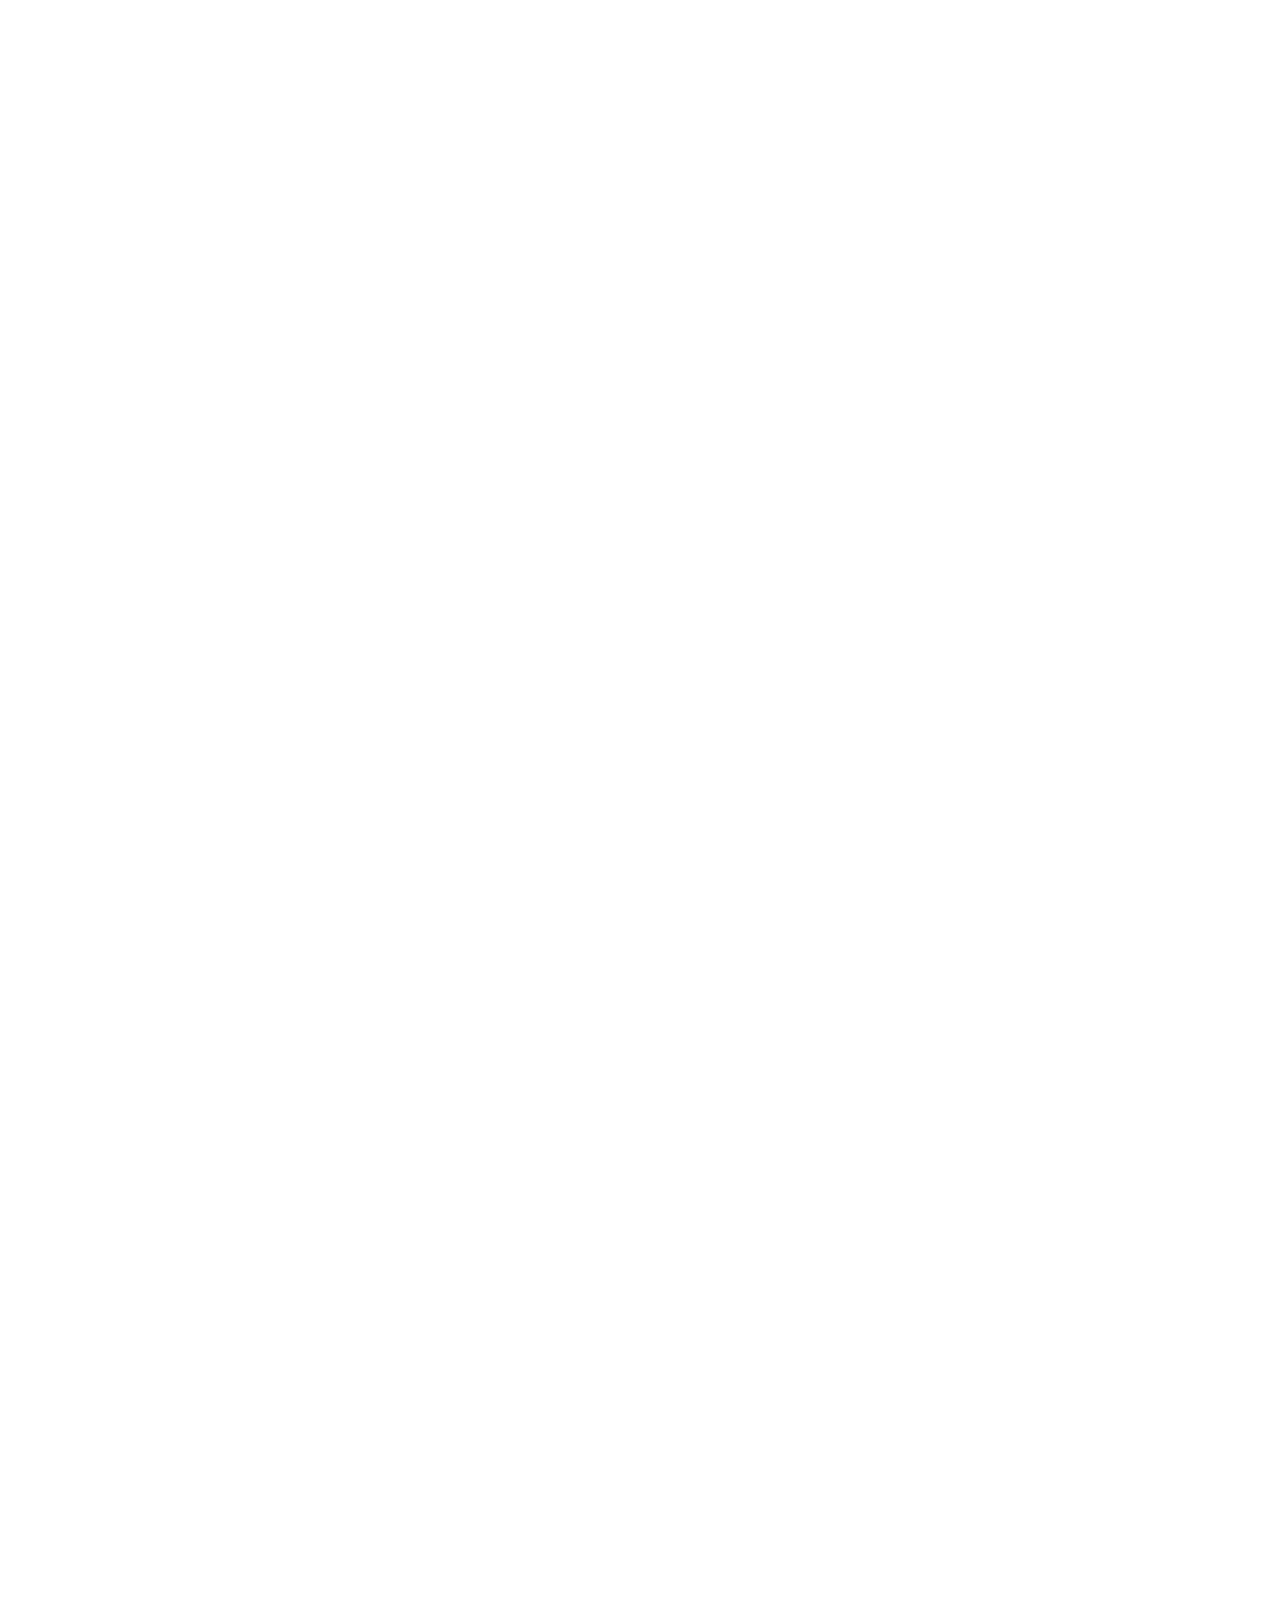
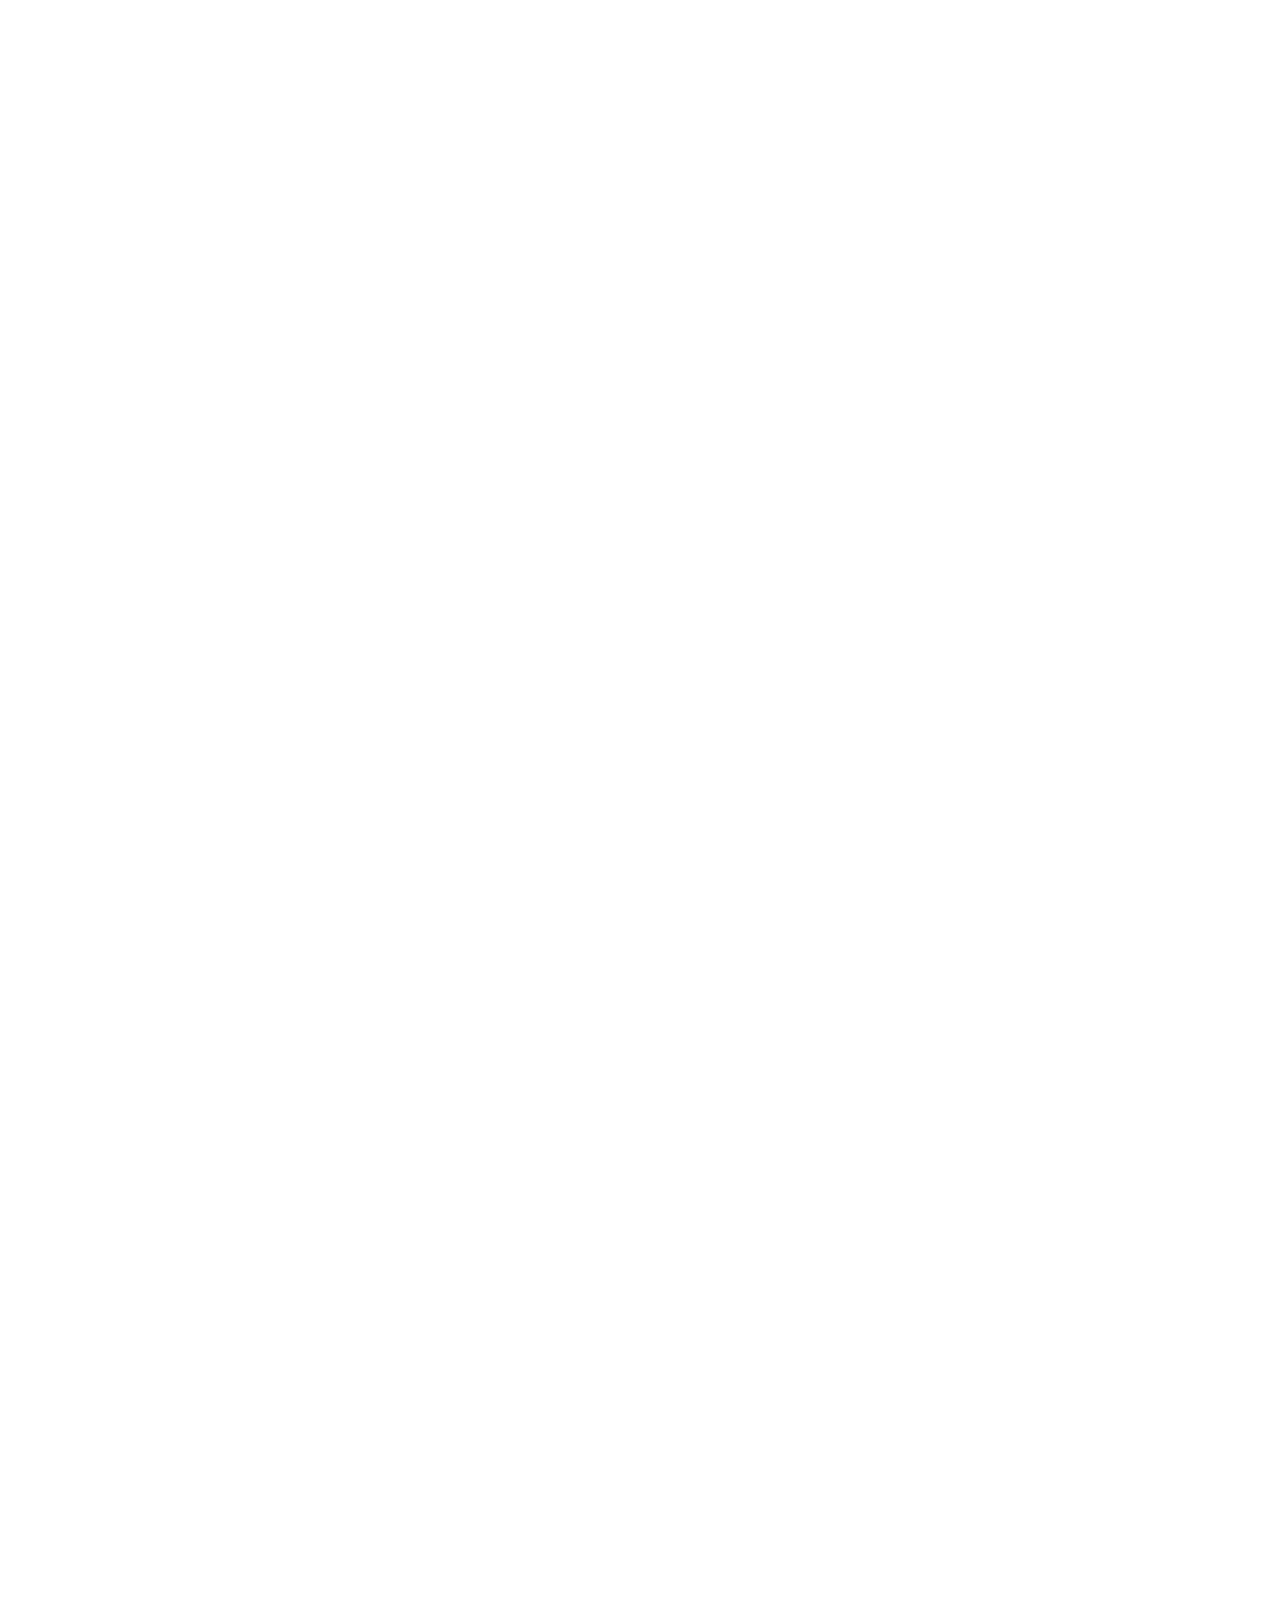
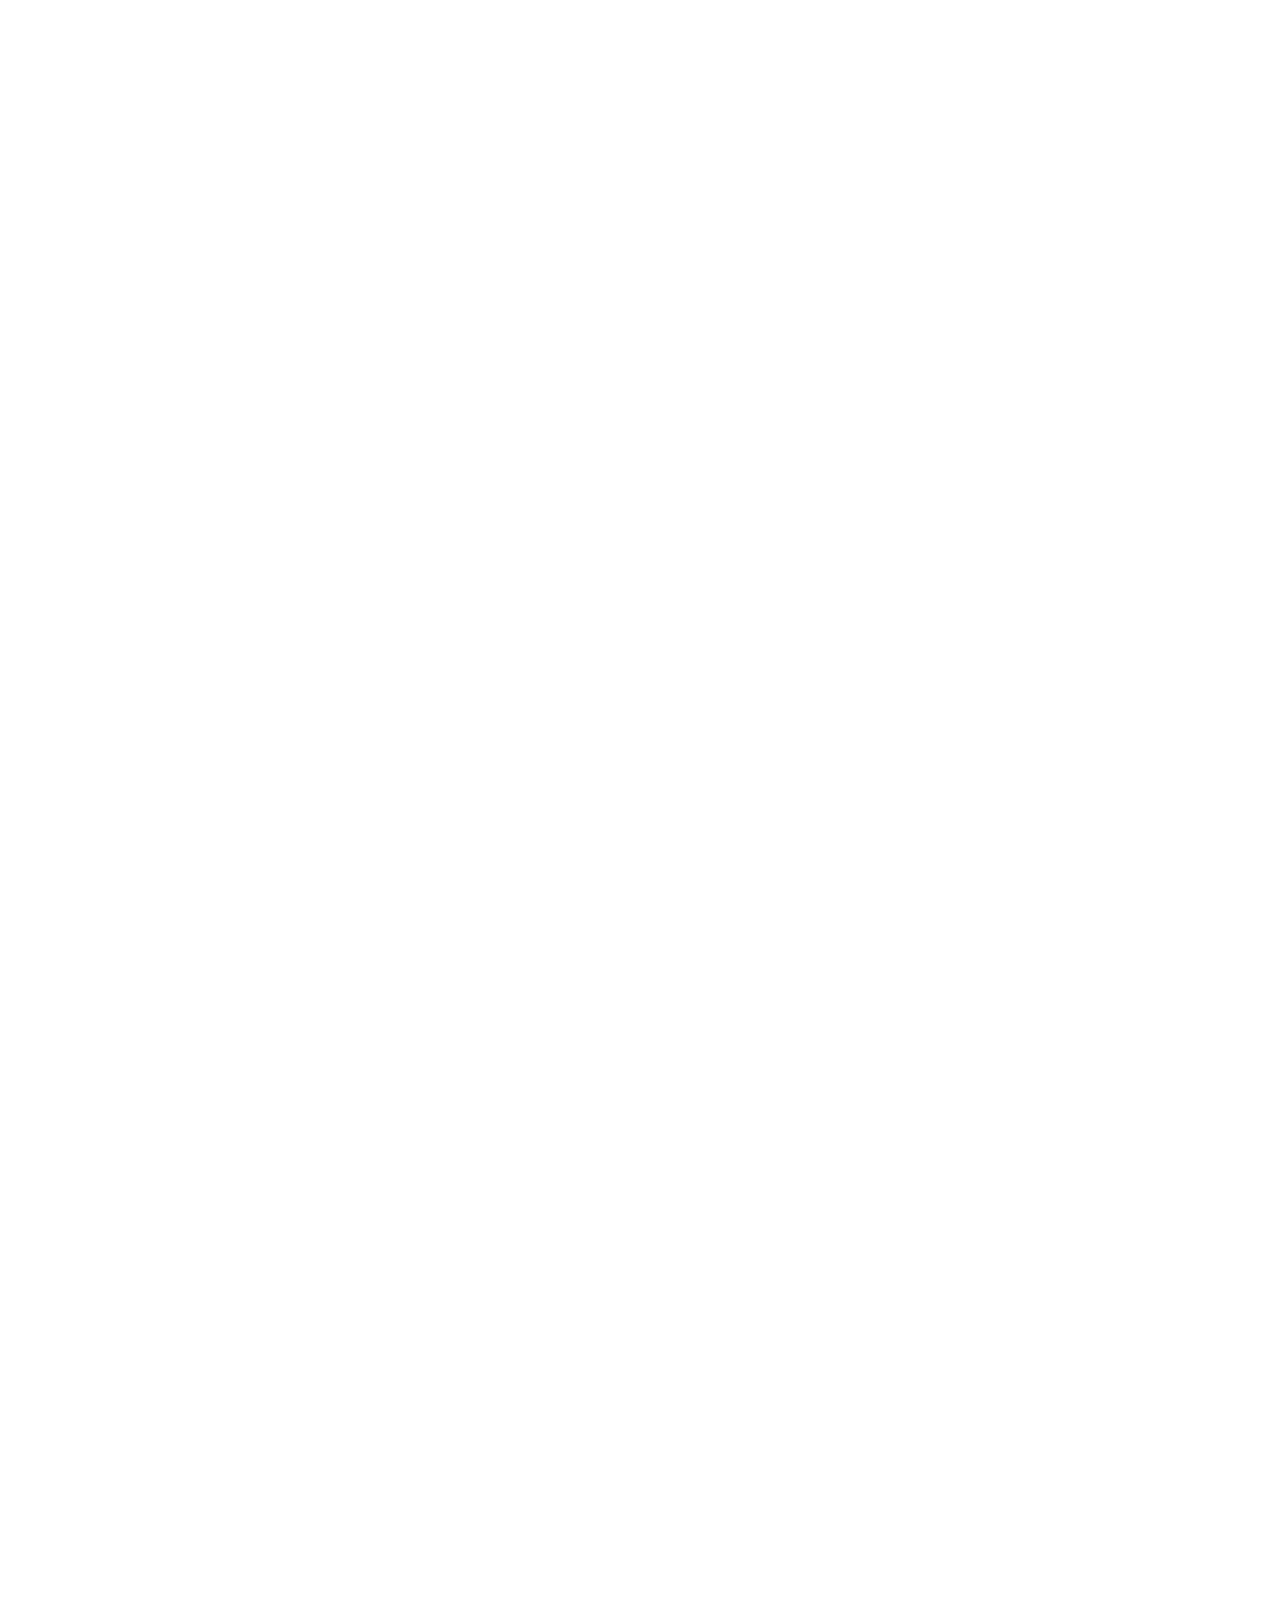
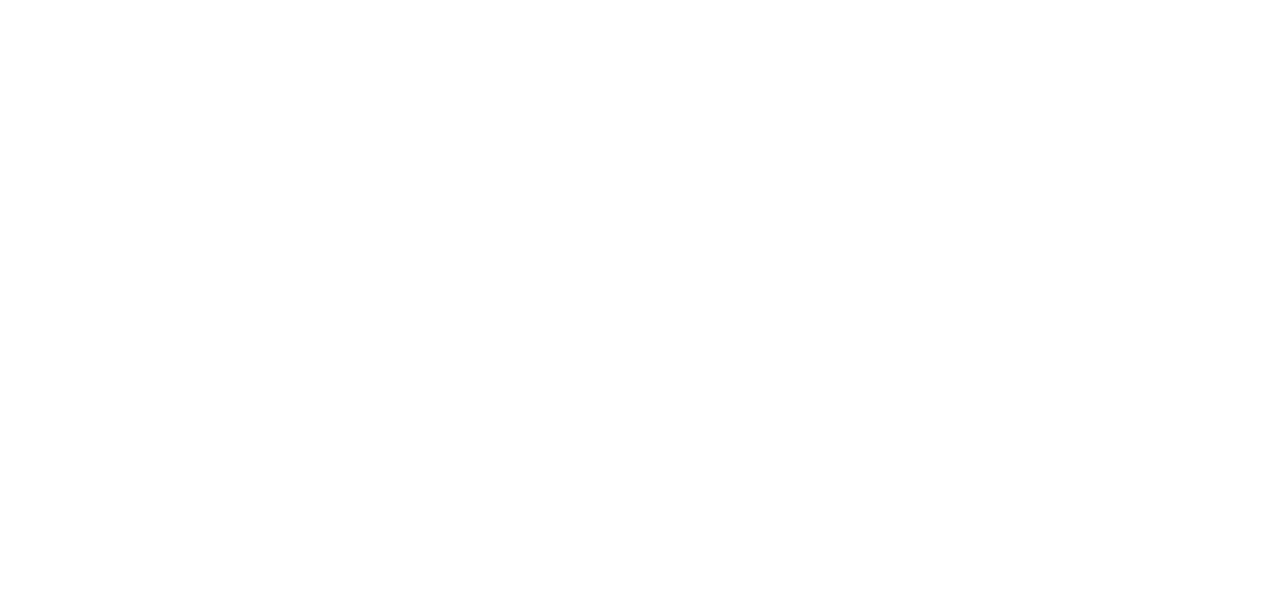
==== index.html @ e5c55ca5 "First upload" ====
<!DOCTYPE html>
<html lang="en">
<head>
    <meta charset="UTF-8">
    <meta name="viewport" content="width=device-width, initial-scale=1.0">
    <meta http-equiv="X-UA-Compatible" content="ie=edge">
    <link rel="stylesheet" href="style.css">
    <title>Document</title>
</head>
<body>
    <div class="wraper">
        <div class="sections" id="section1">
        </div>
        <div class="sections" id="section2">
            <div class="item1">a</div>
            <div class="item2">b</div>
            <div class="item3">b2</div>
        </div>
        <div class="sections" id="section3">
            <div class="item1">c</div>
            <div class="item2">d</div>
            <div class="item3">e</div>
        </div>
        <div class="deep" id="section4">
        </div>        
        <div class="sections" id="section5">
            <div class="item1">i</div>
            <div class="item1">i2</div>
            <div class="item1">i3</div>
        </div>        
        <div class="sections" id="section6">
            <div class="item1">j</div>
            <div class="item2">k</div>
            <div class="item3">l</div>
        </div>
    </div>
    <script src="app.js"></script>
</body>
</html>
---- style.css ----
*{
    margin: 0;
    overflow-x: hidden;
}
html {
    scroll-behavior: smooth;
}
body {

}  
.wraper {
    width: 100vw;
    height: 600vh;
    overflow-x: hidden;


}
.sections {
    transform: translateZ(-1px) scale(2);
}
.deep {
    transform: translateZ(-2px) scale(3);
    background: url(portugal_location_map.svg);
    background-repeat: no-repeat;
    background-size:  auto;
}
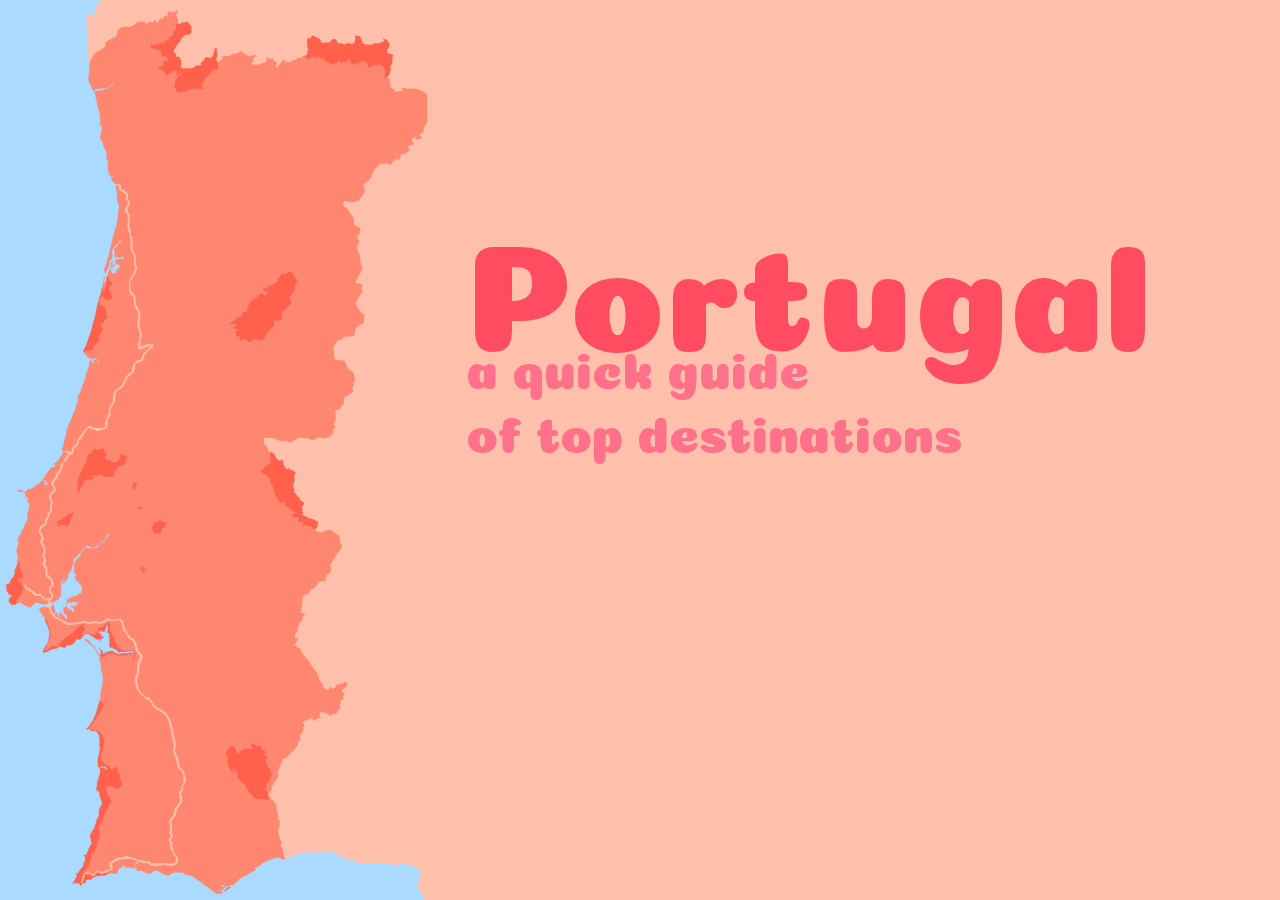
==== commit bf248395: "slight layout change" ====
--- a/index.html
+++ b/index.html
@@ -4,36 +4,141 @@
     <meta charset="UTF-8">
     <meta name="viewport" content="width=device-width, initial-scale=1.0">
     <meta http-equiv="X-UA-Compatible" content="ie=edge">
-    <link rel="stylesheet" href="style.css">
-    <title>Document</title>
+    <link href="https://fonts.googleapis.com/css?family=Coiny|Laila" rel="stylesheet">
+    <link rel="stylesheet" href="paralax.css">
+    <link rel="stylesheet" href="effects.css">
+    <title>Portuagl 14-day trip</title>
 </head>
 <body>
-    <div class="wraper">
-        <div class="sections" id="section1">
+    
+    <div class="parallax">
+        <div id="title" class="">Portugal<p>a quick guide <br>of top destinations</p></div>
+        <div id="track"></div>
+        <div id="group2" class="parallax__group">
+          <div class="parallax__layer parallax__layer--base hide">
+            <div class="title">Base Layer1</div>
+          </div>
+          <div class="parallax__layer parallax__layer--back hide">
+            <div class="title">Background Layer2</div>
+          </div>
         </div>
-        <div class="sections" id="section2">
-            <div class="item1">a</div>
-            <div class="item2">b</div>
-            <div class="item3">b2</div>
+        <div id="group3" class="parallax__group">
+          <div class="parallax__layer parallax__layer--fore hide">
+
+            <div class="title">Foreground Layer3</div>
+          </div>
+          <div class="parallax__layer parallax__layer--base hide">
+
+            <div class="title">Base Layer4</div>
+          </div>
+          <div id="trg4" class="trigger visible"></div>
         </div>
-        <div class="sections" id="section3">
-            <div class="item1">c</div>
-            <div class="item2">d</div>
-            <div class="item3">e</div>
+        <div id="group4" class="parallax__group">
+            
+          <div class="parallax__layer parallax__layer--base hide">
+
+            <div class="title">Base Layer5</div>
+          </div>
+          <div class="parallax__layer parallax__layer--back hide">
+
+            <div class="title">Background Layer6
+
+              <div id="trg2" class="trigger"></div></div>
+          </div>
+          <div id="deep" class="parallax__layer deep_bcg">
+            <div  class="title "></div>
+            <div id="trg1" class="trigger"></div>
+            <div id="porto" class="pins"></div>
+            <div class="pins coimbra"></div>
+            <div class="pins nazare"></div>
+            <div class="pins lisbon"></div>
+            <div class="pins sintra"></div>
+            <div class="pins lagos"></div>
+            <div class="pins sagres"></div>
+            <div id="plane" class=""></div>
+            <div class="cityInfo cityPorto ">
+              <h1>Porto</h1>
+              Porto (Portuguese pronunciation: [ˈpoɾtu]) is the second-largest city in Portugal after Lisbon and one of the major urban areas of the Iberian Peninsula. The city proper has a population of 237,591 and the metropolitan area of Porto, which extends beyond the administrative limits of the city, has a population of 1.9 million (2011) in an area of 2,395 km2 (925 sq mi), making it the second-largest urban area in Portugal. It is recognized as a gamma-level global city by the Globalization and World Cities (GaWC) Study Group, the only Portuguese city besides Lisbon to be recognised as a global city.
+
+Located along the Douro River estuary in northern Portugal, Porto is one of the oldest European centres, and its historical core was proclaimed a World Heritage Site by UNESCO in 1996. The western part of its urban area extends to the coastline of the Atlantic Ocean. Its settlement dates back many centuries, when it was an outpost of the Roman Empire. Its combined Celtic-Latin name, Portus Cale, has been referred to as the origin of the name "Portugal", based on transliteration and oral evolution from Latin. In Portuguese, the name of the city is spelled with a definite article o Porto; consequently, its English name evolved from a misinterpretation of the oral pronunciation and referred to as Oporto in modern literature and by many speakers.
+
+Port wine, one of Portugal's most famous exports, is named after Porto, since the metropolitan area, and in particular the cellars of Vila Nova de Gaia, were responsible for the packaging, transport, and export of fortified wine. In 2014 and 2017, Porto was elected The Best European Destination by the Best European Destinations Agency. Porto is on the Portuguese Way path of the Camino de Santiago.
+            </div>
+            <div class="cityInfo cityCoimbra"><h1>Coimbra</h1>
+              Coimbra (Portuguese pronunciation: [kuˈĩbɾɐ, ˈkwĩbɾɐ]) is a city and a municipality in Portugal. The population at the 2011 census was 143,397,[2] in an area of 319.40 square kilometres (123.3 sq mi). The fourth-largest urban centre in Portugal (after Lisbon, Porto and Braga), it is the largest city of the district of Coimbra and the Centro Region. About 460,000 people live in the Região de Coimbra, comprising 19 municipalities and extending into an area 4,336 square kilometres (1,674 sq mi).
+
+              Among the many archaeological structures dating back to the Roman era, when Coimbra was the settlement of Aeminium, are its well-preserved aqueduct and cryptoporticus. Similarly, buildings from the period when Coimbra was the capital of Portugal (from 1131 to 1255) still remain. During the late Middle Ages, with its decline as the political centre of the Kingdom of Portugal, Coimbra began to evolve into a major cultural centre. This was in large part helped by the establishment of the University of Coimbra in 1290, the oldest academic institution in the Portuguese-speaking world. Apart from attracting many European and international students, the university is visited by many tourists for its monuments and history. Its historical buildings were classified as a World Heritage site by UNESCO in 2013: "Coimbra offers an outstanding example of an integrated university city with a specific urban typology as well as its own ceremonial and cultural traditions that have been kept alive through the ages."
+            </div>
+            <div class="cityInfo cityNazare"><h1>Nazare</h1>
+              Nazaré is a popular surfing destination because of its very high breaking waves that form due to the presence of the underwater Nazaré Canyon. As the canyon creates constructive interference between the incoming swell waves, it makes their heights much larger on this stretch of coast.
+
+              Due to the height of the waves, numerous surfing records have been set at Nazaré. In November 2011, surfer Garrett McNamara, who resided in Hawaii at that time, surfed a then record-breaking giant wave: 23.8 m (78 ft) from trough to crest, at Praia do Norte, Nazaré. On November 8, 2017, Brazilian surfer Rodrigo Koxa broke the previous record by surfing a big wave of 24.4 m (80 ft); for this feat he won the Quiksilver XXL Biggest Wave prize and entered the Guinness World Record for the biggest wave ever surfed. Social media wrongly attributed a footage of German surfer Sebastian Steudtne surfing another big wave also in Nazaré to Koxa; both have made public statements in attempts to correct the original misinformation. In the meantime, Portuguese surfer Hugo Vau surfed a potentially 35 m (115 ft) high wave, known as "the big mama", on 19 January 2018. This achievement yet to be validated.
+              
+              The waves at this point can also be dangerous to those ashore. In August 2012, a rogue wave killed a 5 year old British girl and her grandfather walking along Salgado Beach.
+              
+              Popular viewing points for surfing competitions have witnessed a great spike in visitors, such as the lighthouse, which increased from 80,000 visitors in 2015 to 174,000 in 2017. 
+            </div>
+            <div class="cityInfo cityLisbon"><h1>Lisbon</h1>
+              Lisbon is recognised as an alpha-level global city by the Globalization and World Cities (GaWC) Study Group because of its importance in finance, commerce, media, entertainment, arts, international trade, education and tourism. Lisbon is the only Portuguese city besides Porto to be recognised as a global city. It is one of the major economic centres on the continent, with a growing financial sector and one of the largest container ports on Europe's Atlantic coast. Additionally, Humberto Delgado Airport served 26.7 million passengers in 2017, being the busiest airport in Portugal, the 3rd busiest in the Iberian Peninsula and the 20th busiest in Europe, and the motorway network and the high-speed rail system of Alfa Pendular links the main cities of Portugal (such as Braga, Porto and Coimbra) to Lisbon. The city is the 9th-most-visited city in Southern Europe, after Rome, Istanbul, Barcelona, Milan, Venice, Madrid, Florence and Athens, with 3,320,300 tourists in 2017. The Lisbon region contributes with a higher GDP PPP per capita than any other region in Portugal. Its GDP amounts to 96.3 billion USD and thus $32,434 per capita. The city occupies the 40th place of highest gross earnings in the world. Most of the headquarters of multinational corporations in Portugal are located in the Lisbon area. It is also the political centre of the country, as its seat of Government and residence of the Head of State.
+
+              Lisbon is one of the oldest cities in the world, and one of the oldest in Western Europe, predating other modern European capitals such as London, Paris, and Rome by centuries. Julius Caesar made it a municipium called Felicitas Julia, adding to the name Olissipo. Ruled by a series of Germanic tribes from the 5th century, it was captured by the Moors in the 8th century. In 1147, the Crusaders under Afonso Henriques reconquered the city and since then it has been a major political, economic and cultural centre of Portugal. Unlike most capital cities, Lisbon's status as the capital of Portugal has never been granted or confirmed officially – by statute or in written form. Its position as the capital has formed through constitutional convention, making its position as de facto capital a part of the Constitution of Portugal.
+            </div>
+            <div class="cityInfo citySintra"><h1>Sintra</h1>
+              The historic center of the Vila de Sintra is famous for its 19th-century Romanticist architecture, historic estates & villas, gardens, and numerous royal palaces & castles, which resulted in the classification of the town and its historic passage as a UNESCO World Heritage Site. Sintra is similarly known for its numerous gardens and nature parks, including the Sintra-Cascais Nature Park and the Sintra Mountains. Sintra's most iconic landmarks include the mediaeval Castle of the Moors, the romanticist Pena National Palace and the Portuguese Renaissance Sintra National Palace.
+
+              Sintra is consistently ranked as one of the wealthiest and most expensive municipalities in both Portugal and the Iberian Peninsula as a whole. Sintra is one of Portugal's most expensive and sought after real estate markets, famed for its numerous historic villas and luxury estates, and is home to one of the largest foreign expat communities along the Portuguese Riviera. Sintra is similarly known for its high standards of living, consistently ranking as one of the best places to live in Portugal.
+            </div>
+            <div class="cityInfo cityLagos"><h1>Lagos</h1>
+              Lagos is one of the most visited cities in the Algarve and Portugal, due to its variety of tourist-friendly beaches, rock formations (Ponta da Piedade), bars, restaurants and hotels, renowned for its vibrant summer nightlife and parties.[citation needed] Yet, Lagos is also a historic centre of the Portuguese Age of Discovery, frequent home of Henry the Navigator, historical shipyard and, at one time, centre of the European slave trade. In 2012, travel website TripAdvisor, classified Lagos as the number 1 travel destination, on a list of "15 destinations on the rise" worldwide.
+              <h1>Sagres</h1> Sagres Point (Ponta de Sagres, Portuguese pronunciation: [ˈsaɣɾɨʃ], from the Latin Promontorium Sacrum ‘Holy Promontory’) is a windswept shelf-like promontory located in the southwest Algarve region of southern Portugal. Only 4 km to the west and 3 km to the north lies Cape St. Vincent (Cabo de São Vicente), which is usually taken as the southwesternmost tip of Europe. The vicinity of Sagres Point and Cape St. Vincent has been used for religious purposes since Neolithic times, to which standing menhirs near Vila do Bispo, a few miles from both points, attest.
+            </div>
+          </div>
         </div>
-        <div class="deep" id="section4">
-        </div>        
-        <div class="sections" id="section5">
-            <div class="item1">i</div>
-            <div class="item1">i2</div>
-            <div class="item1">i3</div>
-        </div>        
-        <div class="sections" id="section6">
-            <div class="item1">j</div>
-            <div class="item2">k</div>
-            <div class="item3">l</div>
+        <div id="group5" class="parallax__group hide">
+          <div class="parallax__layer parallax__layer--fore hide">
+            <div class="title">Foreground Layer7</div>
+          </div>
+          <div class="parallax__layer parallax__layer--base hide">
+
+              <div id="trg5" class="trigger"></div>
+            <div class="title">Base Layer8</div>
+          </div>
         </div>
-    </div>
-    <script src="app.js"></script>
+        <div id="group6" class="parallax__group ">
+
+          <div class="parallax__layer parallax__layer--back hide">
+
+            <div class="title">Background Layer9</div>
+          </div>
+          <div class="parallax__layer parallax__layer--base hide">
+              
+
+
+              <div id="trg6" class="trigger"></div>
+            <div class="title">Base Layer10</div>
+          </div>
+        </div>
+        <div id="group7" class="parallax__group hide">
+          <div class="parallax__layer parallax__layer--base hide">
+
+            <div class="title">Base Layer11</div>
+          </div>
+        </div>
+        <div id="group1" class="parallax__group hide">
+            <div class="parallax__layer parallax__layer--base hide">
+              <div class="title">Base Layer12</div>
+
+            </div>
+            <div class="parallax__layer parallax__layer--back hide">
+
+              <div class="title">Background Layer13</div>
+
+            </div>
+            <div id="trg7" class="trigger"></div></div>
+          </div>
+
+      </div>
+      <script src="paralax.js"></script>
+
 </body>
 </html>--- a/paralax.css
+++ b/paralax.css
@@ -0,0 +1,350 @@
+body {
+    margin: 0;
+    background-color: #ffc0ab;
+    font-family: 'Laila', serif;
+
+}
+::-webkit-scrollbar {
+  width: 12px;
+}
+
+::-webkit-scrollbar-track {
+  -webkit-box-shadow: #ffc0ab; 
+  border-radius: 10px;
+}
+
+::-webkit-scrollbar-thumb {
+  border-radius: 10px;
+  -webkit-box-shadow: #ffc0ab;
+  background: #ffc0ab;
+}
+h1 {
+  float: left;
+  font-size: 4rem;
+  margin: 15px 10px 0 0;
+  line-height: 2rem;
+  font-family: 'Coiny', cursive;
+}
+p{
+  text-align: left;
+  line-height: 4rem;
+}
+.trigger {
+  display: block;
+  width: 100px;
+  height: 100px;
+  margin-left: 100px;
+}
+.title {
+  text-align: right;
+}
+#title {
+  position: fixed;
+  top: 20vh;
+  right: 10vw;
+  z-index: 100;
+  text-align: right;
+  font-size: 12vw;
+  color: #ff4c61;
+  line-height: 12rem;
+  font-family: 'Coiny', cursive;
+
+}
+#plane {
+  display: block;
+  position: absolute;
+  z-index: 999;
+  width: 250px;
+  height: 250px;
+  top: -150px; 
+  left: 110vw;
+  text-align: right;
+  font-size: 12vw;
+  color: #ff4c61;
+  background-image: url(paper-plane.svg);
+}
+#bus {
+  display: block;
+  position: absolute;
+  z-index: 999;
+  background-image: url(bus.svg);
+}
+#title>p{
+  font-size: 4vw;
+margin-top: -40px;
+padding-right: 12vw;
+color: #ff708a;
+}
+#track {
+  position: absolute;
+  display: block;
+  top: 0;
+  left: 0;
+  background-color: white;
+  transform: translateZ(-2px) scale(3);
+}
+#group2 {
+  background-color: #ffc0ab;
+}
+#trg4 {
+  background-color: red;
+  position: absolute;
+  bottom: 35vh;
+
+}
+.parallax {
+    perspective: 1px;
+    height: 100vh;
+    overflow-x: hidden;
+    overflow-y: auto;
+  }
+  .parallax__group {
+    position: relative;
+    height: 200vh;
+    transform-style: preserve-3d;  
+  }
+  .parallax__layer {
+    position: absolute;
+    top: 0;
+    right: 0;
+    bottom: 0;
+    left: 0;
+  }
+  .hide {
+    visibility: hidden;
+  }
+  .visible {
+    visibility: visible;
+  }
+  .apend {
+    display: block;
+    position: absolute;
+    width: 40vw;
+    height: 40vh;
+    left: 60vw;
+  }
+  #apend1 {
+    background: url(appendixes/france.png);
+    background-repeat: no-repeat;
+    background-position: center;
+    background-size:  auto 100%;
+  }  
+  #apend2 {
+    background: url(appendixes/tram.png);
+    background-repeat: no-repeat;
+    background-position: center;
+    background-size:  auto 100%;
+  }
+  #apend3 {
+    background: url(appendixes/boat.png);
+    background-repeat: no-repeat;
+    background-position: center;
+    background-size:  auto 100%;
+  }
+  #apend4 {
+    background: url(appendixes/kogut.png);
+    background-repeat: no-repeat;
+    background-position: center;
+    background-size:  auto 100%;
+  }
+  #apend5 {
+    background: url(appendixes/git.png);
+    background-repeat: no-repeat;
+    background-position: center;
+    background-size:  auto 100%;
+  }
+  #apend6 {
+    background: url(appendixes/port.png);
+    background-repeat: no-repeat;
+    background-position: center;
+    background-size:  auto 100%;
+  }
+  #apend7 {
+    background: url(appendixes/pastel.png);
+    background-repeat: no-repeat;
+    background-position: center;
+    background-size:  auto 100%;
+  }
+  #apend8 {
+    background: url(appendixes/bika.png);
+    background-repeat: no-repeat;
+    background-position: center;
+    background-size:  auto 100%;
+  }
+  #apend9 {
+    background: url(appendixes/surf.png);
+    background-repeat: no-repeat;
+    background-position: center;
+    background-size:  auto 100%;
+  }
+  .left {
+    left: 2vw;
+  }
+  .parallax__layer--base {
+    transform: translateZ(0);
+    color: red;
+  }
+  .parallax__layer--back {
+    transform: translateZ(-1px) scale(2);
+    z-index: -5;
+  }
+  .deep_bcg {
+    transform: translateZ(-2px) scale(3);
+    background: url(1.png);
+    background-repeat: no-repeat;
+    background-size:  auto 100vh;
+    height: 500vh;
+  }
+  .deep_bcg>.pins {
+    position: absolute;
+    z-index: 999;
+    width: 5vh;
+    height: 5vh;
+    background-color: white;
+    border-radius: 50%;
+    border: 7px solid #ff4c61;
+    -webkit-animation-name: letShow; /* Safari 4.0 - 8.0 */
+    -webkit-animation-duration: 1s; /* Safari 4.0 - 8.0 */
+    animation-name: letShow;
+    animation-timing-function: ease-in-out;
+    animation-duration: 1s;
+    animation-fill-mode: forwards;
+    font-family: 'Coiny', cursive;
+  }
+  .pins::after{
+    -webkit-animation-name: letShowText; /* Safari 4.0 - 8.0 */
+    -webkit-animation-duration: 1s; /* Safari 4.0 - 8.0 */
+    animation-name: letShowText;
+    animation-timing-function: ease-in-out;
+    animation-duration: 1s;
+    animation-fill-mode: forwards;
+  }
+  #porto {
+    top: 100vh;
+    left: 65vh;
+    display: block;
+  }
+ .coimbra {
+    top: 189vh;
+    left: 80vh;
+    display: none;
+  }
+  .coimbra:after {
+    font-size: 5vh;
+    content: "Coimbra";
+    position: absolute;
+    left: 6vh;
+    top: 0px;
+    color: white;
+  }
+  .nazare {
+    top: 248vh;
+    left: 34vh;
+    display: none;
+  }
+  .nazare:after {
+    font-size: 5vh;
+    content: "Nazaré";
+    position: absolute;
+    left: 6vh;
+    top: 0px;
+    color: white;
+  }
+    .lisbon {
+    top: 330vh;
+    left: 23vh;
+    display: none;
+  }
+  .lisbon:after {
+    font-size: 5vh;
+    content: "Lisbon";
+    position: absolute;
+    left: 6vh;
+    top: 0px;
+    color: white;
+  }    
+  .sintra {
+    top: 323vh;
+    left: 10vh;
+    display: none;
+  }
+  .sintra:after {
+    font-size: 5vh;
+    content: "Sintra";
+    position: absolute;
+    left: 6vh;
+    top: 0px;
+    color: white;
+  }  
+  .lagos {
+    top: 481vh;
+    left: 59vh;
+    display: none;
+  }
+  .lagos:after {
+    font-size: 5vh;
+    content: "Lagos";
+    position: absolute;
+    left: 6vh;
+    top: 0px;
+    color: white;
+  }  
+  .sagres {
+    top: 486vh;
+    left: 43vh;
+    display: none;
+  }
+  .sagres:after {
+    font-size: 5vh;
+    content: "Sagres";
+    position: absolute;
+    left: 6vh;
+    top: 0px;
+    color: white;
+  }
+  #porto::after {
+    font-size: 5vh;
+    content: "Porto";
+    position: absolute;
+    left: 6vh;
+    top: 0px;
+    color: white;
+  }
+  .cityInfo {
+    display: block;
+    width: 30vw;
+    height: 40vh;
+    left: 150vw;
+    background-color: white;
+    border: 6px solid #ffc0ab;
+    position: absolute;
+    border-radius: 15px;
+    padding: 30px 5px 10px 10px;
+    line-height: 1.4rem;
+    overflow-y: scroll;
+    z-index: 9999;
+    color: #ff9538;
+  }
+  .cityPorto {
+    top: 112vh;
+  }
+  .cityCoimbra {
+    top: 178vh;
+  }
+  .cityNazare {
+    top: 233vh;
+  }
+  .cityLisbon {
+    top: 337vh;
+    height: 70vh;
+  }
+  .citySintra {
+    top: 278vh;
+  }
+  .cityLagos {
+    top: 435vh;
+  }
+  .show {
+    display: block;
+
+  }
--- a/effects.css
+++ b/effects.css
@@ -0,0 +1,145 @@
+*{
+    margin: 0;
+}
+.orange {
+    -webkit-animation-name: orange; /* Safari 4.0 - 8.0 */
+    -webkit-animation-duration: 1s; /* Safari 4.0 - 8.0 */
+    animation-name: orange;
+    animation-duration: 1s;
+    animation-fill-mode: forwards;
+}
+.orange_bye {
+    -webkit-animation-name: orange_bye; /* Safari 4.0 - 8.0 */
+    -webkit-animation-duration: 1s; /* Safari 4.0 - 8.0 */
+    animation-name: orange_bye;
+    animation-duration: 1s;
+    animation-fill-mode: forwards;
+}
+.bcgBig {
+    -webkit-animation-name: bcg_big; /* Safari 4.0 - 8.0 */
+    -webkit-animation-duration: 1s; /* Safari 4.0 - 8.0 */
+    animation-name: bcg_big;
+    animation-duration: 1s;
+    animation-fill-mode: forwards;
+}
+.bcgSmall {
+    -webkit-animation-name: bcg_small; /* Safari 4.0 - 8.0 */
+    -webkit-animation-duration: 1s; /* Safari 4.0 - 8.0 */
+    animation-name: bcg_small;
+    animation-duration: 1s;
+    animation-fill-mode: forwards;
+}
+@keyframes orange {
+    from {right: -320px;}
+    to {right: 320px;}
+}
+@keyframes orange_bye {
+    from {right: 320px;}
+    to {right: -320px;}
+}
+
+@keyframes bcg_big {
+    from {background-size: auto 100vh;}
+    to {background-size: auto 500vh;}
+}
+@keyframes bcg_small {
+    from {background-size: auto 500vh;}
+    to {background-size: auto 100vh;}
+}
+.planeIn{
+    -webkit-animation-name: plane_in; /* Safari 4.0 - 8.0 */
+    -webkit-animation-duration: 2s; /* Safari 4.0 - 8.0 */
+    animation-name: plane_in;
+    animation-timing-function: ease-in-out;
+    animation-duration: 2s;
+    animation-fill-mode: forwards;
+}
+@keyframes plane_in {
+    0% {top: -150px; left: 110vw; width: 250px; height: 250px;}
+    60% {width: 450px; height: 450px;}
+    100% {  top: 100vh; left: 65vh; width: 50px; height: 50px;}
+}
+.truckGo {
+    -webkit-animation-name: truck_go; /* Safari 4.0 - 8.0 */
+    -webkit-animation-duration: 3s; /* Safari 4.0 - 8.0 */
+    animation-name: truck_go;
+    animation-timing-function: ease-in-out;
+    animation-duration: 3s;
+    animation-fill-mode: forwards;
+}
+
+@keyframes truck_go {
+    0% { width: 0; height: 0;}
+    100% { width: 100vw; height: 241vh;}
+}
+@keyframes letShow{
+    0% { width: 0; height: 0;}
+    80% { width: 8vh; height: 8vh;}
+    100% { width: 5vh; height: 5vh;}
+}
+@keyframes letShowText{
+    0% { transform:rotate(-95deg)}
+    80% { transform:rotate(45deg)}
+    100% { transform:rotate(0deg)}
+}
+.truckGo2 {
+    -webkit-animation-name: truck_go2; /* Safari 4.0 - 8.0 */
+    -webkit-animation-duration: 2s; /* Safari 4.0 - 8.0 */
+    animation-name: truck_go2;
+    animation-timing-function: ease-in-out;
+    animation-duration: 2s;
+    animation-fill-mode: forwards;
+}
+@keyframes truck_go2 {
+    0% { width: 90vw; height: 241vh;}
+    100% { width: 90vw; height: 329vh;}
+}
+.truckGo3 {
+    -webkit-animation-name: truck_go3; /* Safari 4.0 - 8.0 */
+    -webkit-animation-duration: 2s; /* Safari 4.0 - 8.0 */
+    animation-name: truck_go3;
+    animation-timing-function: ease-in-out;
+    animation-duration: 2s;
+    animation-fill-mode: forwards;
+}
+@keyframes truck_go3 {
+    0% { width: 92vw; height: 329vh;}
+    100% { width: 92vw; height: 452vh;}
+}
+.truckGo4 {
+    -webkit-animation-name: truck_go4; /* Safari 4.0 - 8.0 */
+    -webkit-animation-duration: 3s; /* Safari 4.0 - 8.0 */
+    animation-name: truck_go4;
+    animation-timing-function: ease-in-out;
+    animation-duration: 3s;
+    animation-fill-mode: forwards;
+}
+@keyframes truck_go4 {
+    0% { width: 92vw; height: 452vh;}
+    100% { width: 92vw; height: 690vh;}
+}
+.infoShow {
+    -webkit-animation-name: info_show; /* Safari 4.0 - 8.0 */
+    -webkit-animation-duration: 1s; /* Safari 4.0 - 8.0 */
+    animation-name: info_show;
+    animation-timing-function: ease-in-out;
+    animation-duration: 1s;
+    animation-fill-mode: forwards;
+}
+@keyframes info_show {
+    from {left: 150vw;}
+    to {left: 55vw;}
+}
+.infoShowLeft {
+    -webkit-animation-name: info_show_left; /* Safari 4.0 - 8.0 */
+    -webkit-animation-duration: 1s; /* Safari 4.0 - 8.0 */
+    animation-name: info_show_left;
+    animation-timing-function: ease-in-out;
+    animation-duration: 1s;
+    animation-fill-mode: forwards;
+}
+@keyframes info_show_left {
+    from {left: 150vw;}
+    to {left: 2vw;}
+}
+  